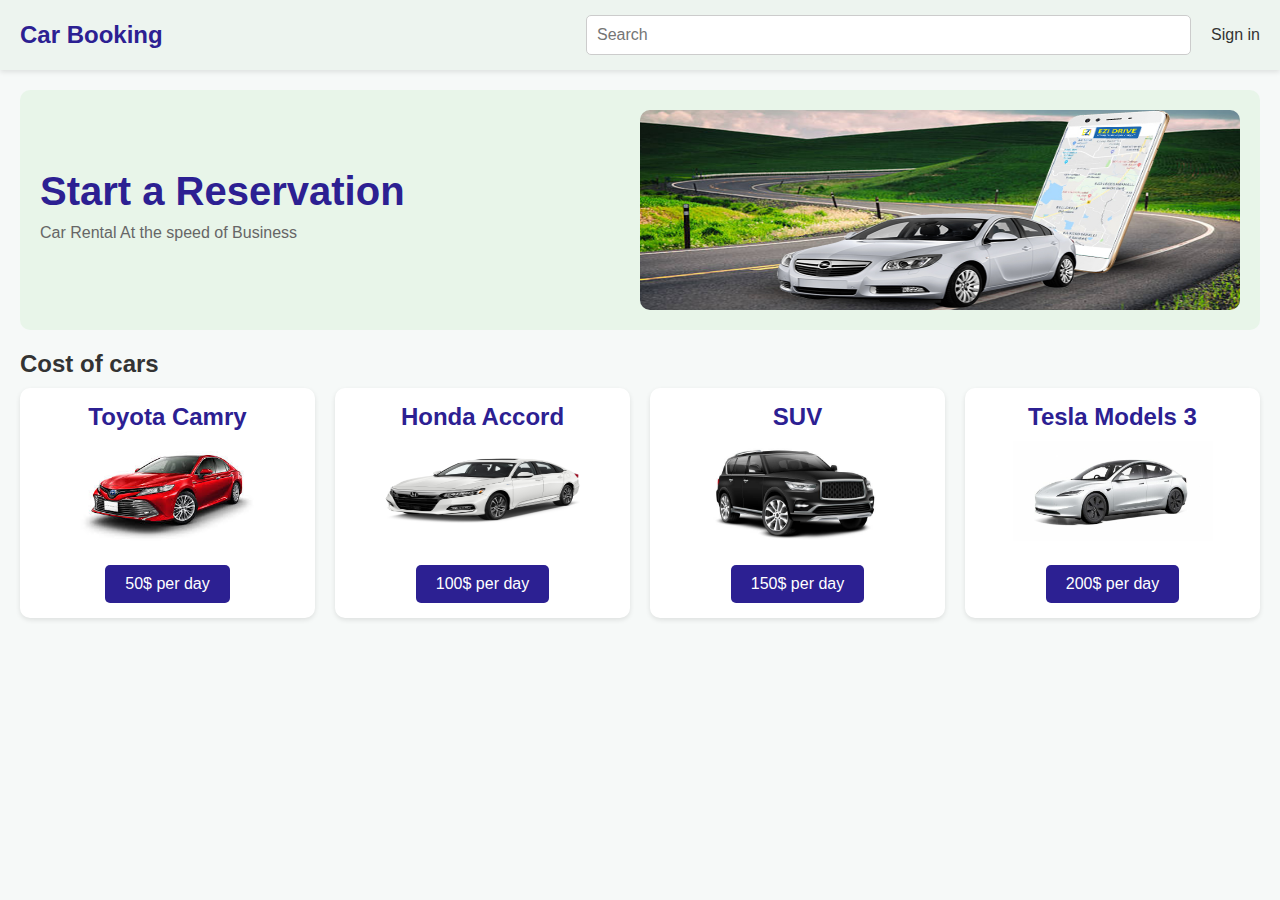
==== dashboard2.html @ 058d2c43 "Add files via upload" ====
<!DOCTYPE html>
<html lang="en">
<head>
  <meta charset="UTF-8">
  <meta name="viewport" content="width=device-width, initial-scale=1.0">
  <title>Car Booking </title>
  <style>
     /* General Reset */
     * {
      margin: 0;
      padding: 0;
      box-sizing: border-box;
    }
    body {
      font-family: Arial, sans-serif;
      background-color: #f6f9f8;
      color: #333;
    }

    /* Topbar Styles */
    .topbar {
      background-color: #edf4ef;
      padding: 15px 20px;
      display: flex;
      justify-content: space-between;
      align-items: center;
      box-shadow: 0 2px 5px rgba(0, 0, 0, 0.1);
    }

    .topbar h1 {
      font-size: 1.5em;
      color: #2c2092;
    }

    .search-bar {
      flex-grow: 1;
      margin: 0 20px;
      display: flex;
      justify-content: right;
    }

    .search-bar input[type="text"] {
      width: 60%;
      padding: 10px;
      font-size: 1em;
      border: 1px solid #ccc;
      border-radius: 5px;
    }

    .topbar nav {
      display: flex;
      gap: 20px;
    }

    .topbar nav a {
      text-decoration: none;
      color: #333;
      font-size: 1em;
    }

    .topbar nav a:hover {
      color: #2c2092;
      justify-content: center;
    }

    /* Main Content */
    .main-content {
      padding: 20px;
    }

    .banner {
      background-color: #e8f5e9;
      padding: 20px;
      border-radius: 10px;
      display: flex;
      justify-content: space-between;
      align-items: center;
    }

    .banner .text {
      max-width: 60%;
    }

    .banner h2 {
      font-size: 2.5em;
      color: #2c2092;
    }

    .banner p {
      margin: 10px 0;
      color: #666;
    }

    .banner img {
      max-width: 50%;
      border-radius: 10px;
    }

    /* Categories Section */
    .categories {
      margin-top: 20px;
    }

    .categories h3 {
      margin-bottom: 10px;
      font-size: 1.5em;
      color: #333;
    }

    .categories-list {
      display: flex;
      justify-content: space-between;
      gap: 20px;
    }

    .category {
      flex: 1;
      background-color: white;
      padding: 15px;
      border-radius: 10px;
      box-shadow: 0 2px 5px rgba(0, 0, 0, 0.1);
      text-align: center;
    }

    .category h3 {
      margin-bottom: 10px;
      color: #2c2092;
    }

    .category ul {
      list-style: none;
      padding: 0;
    }

    .category ul li {
      margin: 5px 0;
      color:#2c2092;
    }

    .category ul li:hover {
      color: #2c2092;
      cursor: pointer;
    }

    .add-recipe-btn {
      margin-top: 15px;
      padding: 10px 20px;
      background-color: #2c2092;
      color: white;
      border: none;
      border-radius: 5px;
      cursor: pointer;
      font-size: 1em;
    }

    .add-recipe-btn:hover {
      background-color: #2c2092;
    }
  .add-recipe-btn {
    display: inline-block;
    padding: 10px 20px;
    background-color: #2c2092;
    color: white;
    text-decoration: none;
    border-radius: 5px;
    text-align: center;
}

.add-recipe-btn:hover {
    background-color: #gray;
}
  </style>
</head>
<body>
  <!-- Topbar -->
  <header class="topbar">
    <h1>Car Booking</h1>
    <div class="search-bar">
      <input type="text" placeholder="Search">
    </div>
    <nav>
      <a href="add-edit-entry.html" class="Sign in-btn"> Sign in </a>
    </nav>
  </header>

  <!-- Main Content -->
  <main class="main-content">
    <!-- Banner -->
    <div class="banner">
      <div class="text">
        <h2>Start a Reservation</h2>
        <p>Car Rental At the speed of Business</p>
      </div>
      <img src="/images/blog.jpg" alt="Welcome to car booking" height="200" width="2000">
    </div>

    <!-- Categories -->
    <section class="categories">
      <h3>Cost of cars</h3>
      <div class="categories-list">
        <!-- Toyota Camry -->
        <div class="category">
          <h3>Toyota Camry</h3>
          <img src="/images/camry.jpg" alt="" height="100" width="200">  
          <ul>
            <li></li>
          </ul>
          <a href="add_edit_entry.html" class="add-recipe-btn">50$ per day</a>
</div>
        <!-- Honda  -->
        <div class="category">
          <h3>Honda Accord</h3>
          <img src="/images/Honda Accord.jpg" alt="" height="100" width="200">
          <ul>
            <li></li>
          </ul>
      <a href="add_edit_entry.html" class="add-recipe-btn">100$ per day</a>
        </div>
        <!-- SUV -->
        <div class="category">
          <h3>SUV</h3>
          <img src="/images/suv.jpg" alt="" height="100" width="200">
          <ul>
          <li></li>
          </ul>
      <a href="add_edit_entry.html" class="add-recipe-btn">150$ per day</a>
        </div>
        <!-- Tesla model 3 -->
        <div class="category">
          <h3>Tesla Models 3</h3>
          <img src="/images/model3.jpg" alt="" height="100" width="200">
          <ul> 
          <ul>
            <li></li>
          </ul>
      <a href="add_edit_entry.html" class="add-recipe-btn">200$ per day</a>
        </div>
      </div>
    </section>
  </main>
</body>
</html>
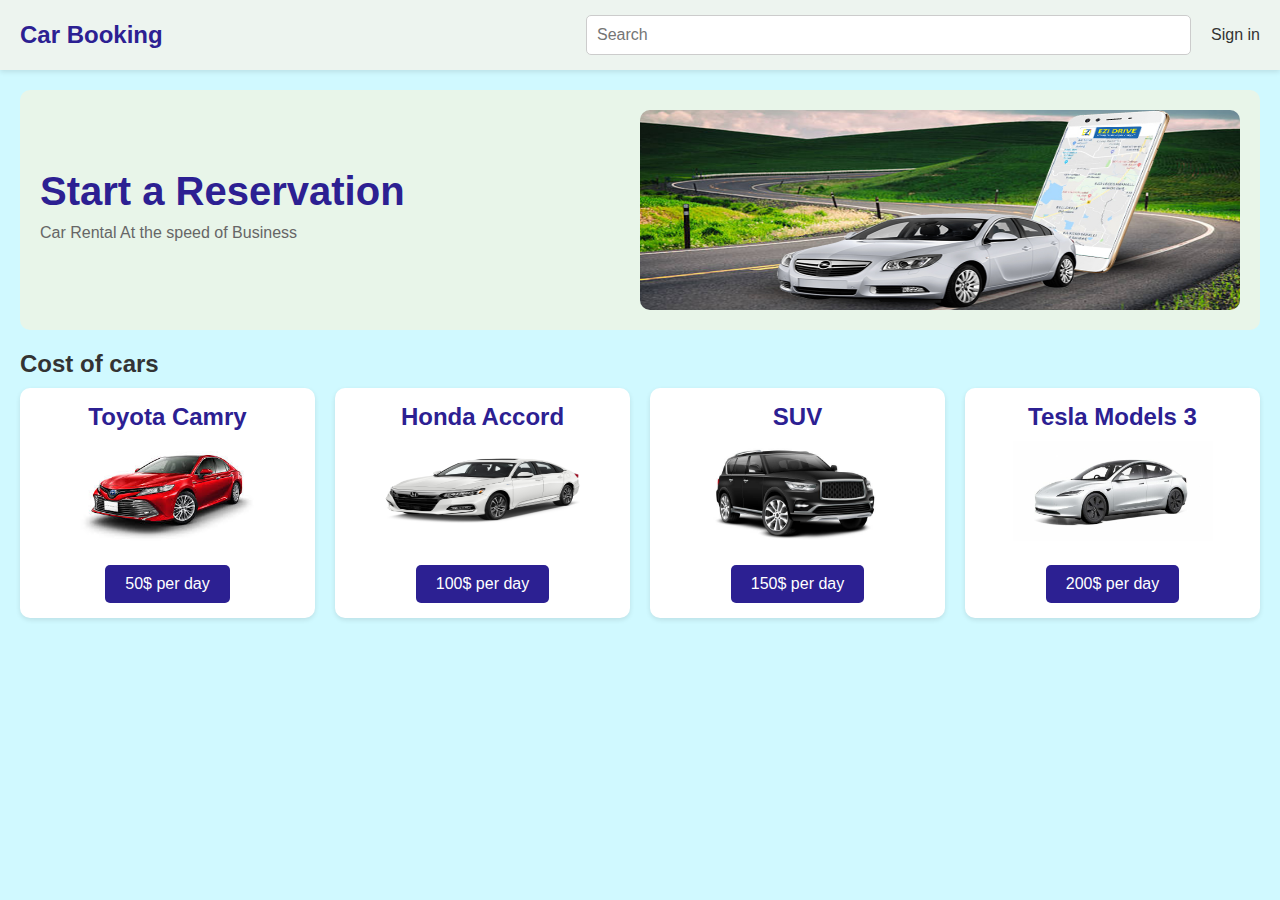
==== commit 6f5b4af8: "Add files via upload" ====
--- a/dashboard2.html
+++ b/dashboard2.html
@@ -13,7 +13,7 @@
     }
     body {
       font-family: Arial, sans-serif;
-      background-color: #f6f9f8;
+      background-color: rgba(1, 225, 255, 0.185);
       color: #333;
     }
 
@@ -191,7 +191,7 @@
         <h2>Start a Reservation</h2>
         <p>Car Rental At the speed of Business</p>
       </div>
-      <img src="/images/blog.jpg" alt="Welcome to car booking" height="200" width="2000">
+      <img src="images/blog.jpg" alt="Welcome to car booking" height="200" width="2000">
     </div>
 
     <!-- Categories -->
@@ -201,7 +201,7 @@
         <!-- Toyota Camry -->
         <div class="category">
           <h3>Toyota Camry</h3>
-          <img src="/images/camry.jpg" alt="" height="100" width="200">  
+          <img src="images/camry.jpg" alt="" height="100" width="200">  
           <ul>
             <li></li>
           </ul>
@@ -210,7 +210,7 @@
         <!-- Honda  -->
         <div class="category">
           <h3>Honda Accord</h3>
-          <img src="/images/Honda Accord.jpg" alt="" height="100" width="200">
+          <img src="images/Honda Accord.jpg" alt="" height="100" width="200">
           <ul>
             <li></li>
           </ul>
@@ -219,7 +219,7 @@
         <!-- SUV -->
         <div class="category">
           <h3>SUV</h3>
-          <img src="/images/suv.jpg" alt="" height="100" width="200">
+          <img src="images/suv.jpg" alt="" height="100" width="200">
           <ul>
           <li></li>
           </ul>
@@ -228,7 +228,7 @@
         <!-- Tesla model 3 -->
         <div class="category">
           <h3>Tesla Models 3</h3>
-          <img src="/images/model3.jpg" alt="" height="100" width="200">
+          <img src="images/model3.jpg" alt="" height="100" width="200">
           <ul> 
           <ul>
             <li></li>
